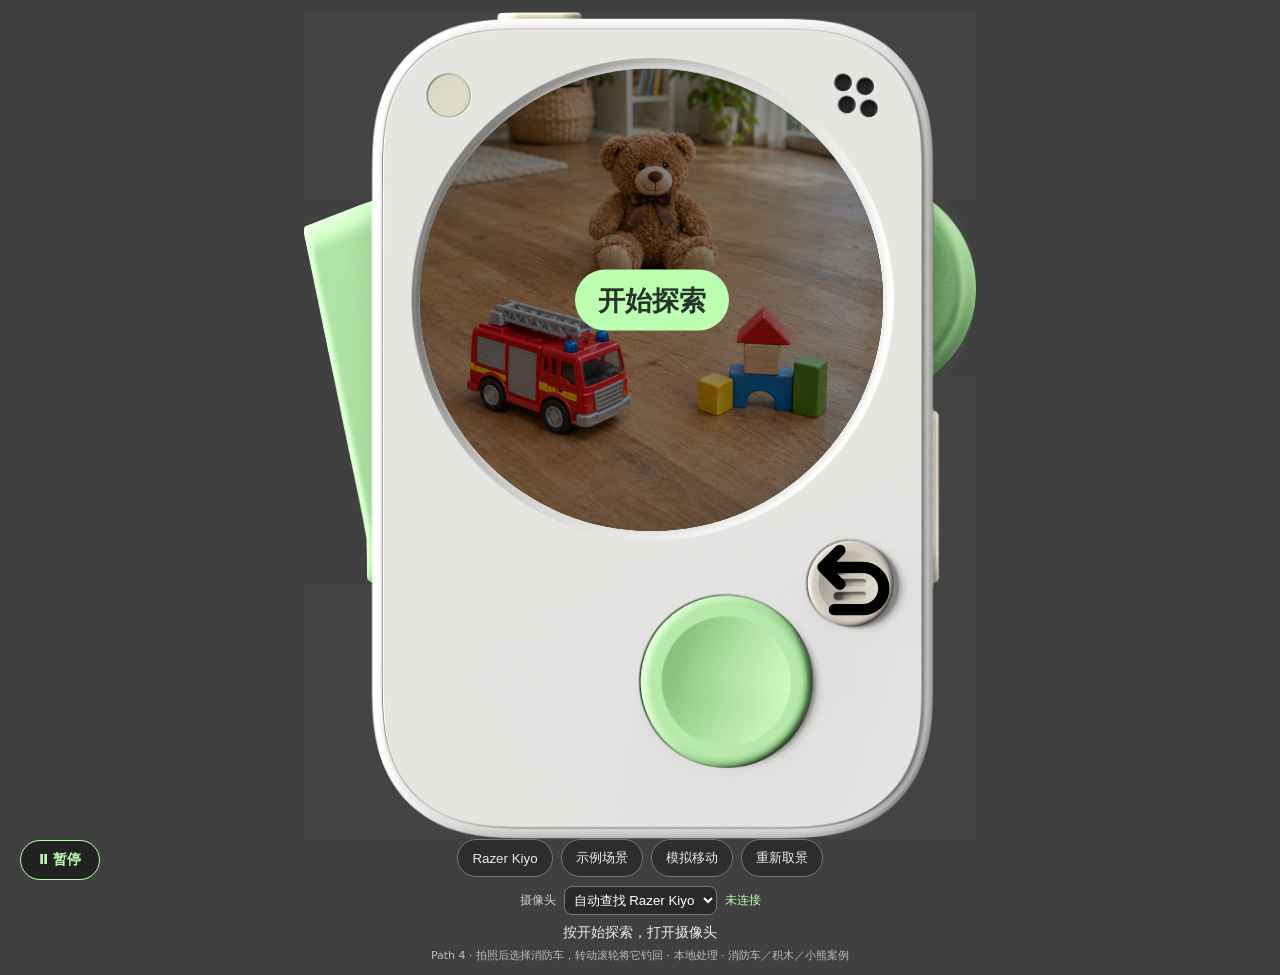
==== path4/index.html @ d5911ad9 "Publish both ZigZag GO homepage prototypes with complete assets and UI review notes" ====
<!doctype html>
<html lang="zh-CN"><head><meta charset="utf-8"><meta name="viewport" content="width=device-width,initial-scale=1"><title>拍照探索 · Path4 · Snap & Reveal</title><link rel="stylesheet" href="style.css?v=path4-zig-reeling"></head><body>
<main class="device" aria-label="ZIGZAG GO 拍照探索 Path 4">
 <div class="shell"></div>
 <section class="screen" aria-label="P2-1 实时取景" data-phase="idle">
  <div class="world"><img class="demo-scene" src="assets/toy-scene.png" alt="消防车、积木和小熊的示例场景"><video autoplay muted playsinline hidden></video></div>
  <div class="focus" hidden><img src="assets/focus.svg" alt="对焦指示"></div>
  <div class="object-list" hidden aria-label="候选对象"></div>
  <div class="processing-stage" hidden><img alt="Processing"><img class="processing-stars" alt="StarSparkle"></div>
  <div class="result-stage" hidden><img src="assets/particle.gif" alt="Particle"></div>
  <div class="freeze" hidden><canvas></canvas></div>
  <img class="reeling-zig" src="assets/zig-reeling.png" alt="" hidden>
  <svg class="fishing-rod" viewBox="0 0 480 480" aria-label="鱼竿将照片钓回来" hidden><path class="rod-shadow"/><path class="rod-pole"/><path class="rod-grip" d="M 432 410 L 424 369"/><circle class="rod-reel" cx="432" cy="386" r="12"/><path class="rod-reel-mark" d="M 425 386 H 439 M 432 379 V 393"/><path class="rod-line"/><path class="rod-hook"/></svg>
  <div class="fishing-meter" hidden role="progressbar" aria-label="拉回物体能量" aria-valuemin="0" aria-valuemax="100" aria-valuenow="0"><div class="fishing-track"><div class="fishing-fill"></div><div class="fishing-tip"><img src="assets/universal-star.svg" alt=""></div><i></i><i></i><i></i></div></div>
  <div class="capture-blur" hidden></div>
  <div class="capture-flash" hidden></div>
  <figure class="caught" hidden><canvas></canvas></figure><div class="result-label" hidden></div>
  <div class="energy" hidden aria-label="按住滚轮键给Zig充能">
   <img class="energy-bg" src="assets/energy-bg.svg" alt="">
   <div class="energy-progress"><img src="assets/energy-ring.svg" alt=""></div>
   <div class="energy-begin"></div>
   <div class="cursor-orbit"><img class="energy-cursor" src="assets/energy-cursor.svg" alt="能量星形指针"></div>
  </div>
  <div class="answer-processing" hidden aria-label="AI正在处理你的回答"><div class="answer-blur"></div><img class="answer-zig" alt="Zig正在思考"><img class="answer-loading" alt="正在处理"></div>
  <img class="zig-speaking" alt="Zig说话" hidden>
  <button class="start-camera" type="button">开始探索</button>
 </section>
 <button class="control speech" aria-label="说话键" type="button"></button>
 <button class="control wheel" aria-label="滚轮键：滚动选择，短按确认" type="button"></button>
 <button class="control shutter" aria-label="拍照键：短按拍摄" type="button"></button>
 <button class="control menu" aria-label="返回上一层" type="button"><svg aria-hidden="true" viewBox="0 0 32 32"><path d="M10 25h10a7.5 7.5 0 0 0 0-15H6m6-6-6 6 6 6" fill="none" stroke="currentColor" stroke-width="4" stroke-linecap="round" stroke-linejoin="round"/></svg></button>
</main>
<button class="playback-toggle" type="button" aria-label="暂停原型" aria-pressed="false">Ⅱ 暂停</button>
<div class="voice-choices" hidden aria-label="语音输入选择"><p>Choose your sound</p><button class="choo-choice" type="button">Choo-choo!</button></div>
<aside class="designer" aria-label="设计师检查工具">
 <div class="tools"><button id="use-camera" type="button">Razer Kiyo</button><button id="use-demo" type="button">示例场景</button><button id="move-device" type="button">模拟移动</button><button id="restart" type="button">重新取景</button></div>
 <div class="camera-picker"><label for="camera-device">摄像头</label><select id="camera-device" aria-label="摄像头选择"><option value="">自动查找 Razer Kiyo</option></select><span class="camera-name">未连接</span></div>
 <p class="status" role="status">按开始探索，打开摄像头</p>
 <p class="note">Path 4 · 拍照后选择消防车，转动滚轮将它钓回 · 本地处理 · 消防车／积木／小熊案例</p>
</aside>
<script type="module" src="app.js?v=path4-caught-question"></script></body></html>
---- path4/style.css ----
@font-face{font-family:ABC;src:url('assets/ABCPublisherRoundedSans-Bold.otf')}*{box-sizing:border-box}body{margin:0;min-height:100dvh;display:flex;flex-direction:column;align-items:center;justify-content:center;background:#404040;color:#eee;padding:12px 10px;font:14px system-ui}.device{position:relative;width:min(94vw,calc(78dvh - 30px),698px);aspect-ratio:698/859;isolation:isolate;container-type:inline-size}.shell,.control{position:absolute;background-image:url('assets/device.png');background-repeat:no-repeat}.shell{inset:0;background-size:100% 100%;z-index:1;clip-path:polygon(0 0,100% 0,100% 22.8%,93.55% 22.8%,93.55% 44%,100% 44%,100% 100%,0 100%,0 69.2%,10.17% 69.2%,10.17% 22.7%,0 22.7%)}.screen{position:absolute;left:17.3352%;top:6.8685%;width:68.7679%;aspect-ratio:1;border-radius:50%;overflow:hidden;background:#343434;z-index:2;isolation:isolate}.world,.world>*{position:absolute;inset:0;width:100%;height:100%;object-fit:cover}.world{transition:filter .3s}.screen[data-phase=idle] .world{filter:brightness(.6)}.screen[data-phase=af] .world{animation:focus-breathe 1.2s ease-in-out both}.focus{position:absolute;left:36.25%;top:36.25%;width:27.5%;aspect-ratio:1;animation:focus-hunt .6s ease-in-out infinite alternate}.focus img{position:absolute;left:3.03%;top:3.03%;width:93.94%;height:93.94%}.screen[data-phase=stable] .focus{animation:none;transform:scale(.93)}.object-list{position:absolute;inset:0}.object-box{position:absolute;transition:opacity .22s,scale .22s;animation:box-in .5s ease both}.object-box img{position:absolute;inset:0;width:100%;height:100%}.object-box img+img{opacity:0}.object-box[aria-current=true] img:first-child{opacity:0}.object-box[aria-current=true] img+img{opacity:1}.object-box[aria-current=true]{scale:1.035}.object-box span{position:absolute;left:50%;top:100%;translate:-50% 0;color:#bcffb1;font:700 2.7cqw ABC,system-ui;white-space:nowrap;background:#18291eaa;border-radius:999px;padding:2px 7px}.object-box:not([aria-current=true]) span{visibility:hidden}.control{padding:0;border:0;appearance:none;background-color:transparent;cursor:pointer;touch-action:none;z-index:3;transition:translate 90ms,filter 100ms}.speech{left:0;top:22.7%;width:10.32%;height:46.5%;background-size:969.44% 215.05%;background-position:left 42.43%;clip-path:polygon(0 7%,100% 0,100% 100%,91% 99%,90% 88%,0 9%);--press:22%}.wheel{left:93.41%;top:22.82%;width:6.59%;height:21.18%;background-size:1517.39% 472.53%;background-position:right 28.95%;clip-path:ellipse(134% 58% at -34% 50%);--press:-28%;cursor:ns-resize}.shutter{left:49.85%;top:70.43%;width:25.93%;height:21.07%;background-size:385.64% 474.59%;background-position:67.30% 89.24%;clip-path:circle(49%)}.menu{left:74.64%;top:63.67%;width:13.47%;height:10.94%;background-size:742.55% 913.83%;background-position:86.26% 71.50%;clip-path:circle(49%)}.control[data-held]{filter:brightness(.85)}.speech[data-held],.wheel[data-held]{translate:var(--press) 0}.control:focus-visible{outline:3px solid #bcffb1}.freeze,.freeze canvas{position:absolute;inset:0;width:100%;height:100%}.capture-flash{position:absolute;inset:0;background:white;pointer-events:none}.caught{position:absolute;margin:0;left:50%;top:50%;width:45.8333%;aspect-ratio:1;translate:-50% -50%;border:4px solid #bcffb1;border-radius:28px;overflow:hidden;box-shadow:0 12px 35px #0006}.caught canvas{width:100%;height:100%;display:block}.screen[data-phase=caught] .freeze{filter:brightness(.4);transition:filter .5s}.start-camera{position:absolute;left:50%;top:50%;translate:-50% -50%;border:0;border-radius:50px;background:#bcffb1;padding:12px 23px;color:#26352b;font:700 4cqw ABC,system-ui;cursor:pointer}.designer{width:min(680px,100%);text-align:center}.tools{display:flex;justify-content:center;gap:8px;flex-wrap:wrap}.tools button{background:#2d2d2d;color:#eee;border:1px solid #777;border-radius:22px;padding:9px 14px;cursor:pointer}.tools button[aria-pressed=true]{border-color:#bcffb1;color:#bcffb1}.status{margin:9px 0 4px;min-height:20px}.note{font-size:11px;color:#bbb;margin:0}.screen[data-phase=capturing] .object-box[aria-current=true]{filter:brightness(2);scale:1.08}@keyframes focus-breathe{0%{filter:blur(4px)}35%{filter:blur(.4px)}60%{filter:blur(2px)}100%{filter:blur(0)}}@keyframes focus-hunt{from{scale:1.1;opacity:.65}to{scale:.94;opacity:1}}@keyframes box-in{from{opacity:0}to{opacity:1}}[hidden]{display:none!important}@media(prefers-reduced-motion:reduce){*,*::before,*::after{animation-duration:1ms!important;transition:none!important}}

.tracking-box{transform-origin:0 0;transition:opacity .2s!important;animation:none;}.tracking-box[aria-current=true]{scale:1;}.tracking-box span{font-size:14px;}.camera-picker{display:flex;justify-content:center;align-items:center;gap:8px;flex-wrap:wrap;margin-top:9px;font-size:12px;color:#ccc}.camera-picker select{max-width:260px;background:#292929;color:white;border:1px solid #777;border-radius:8px;padding:5px}.camera-name{color:#bcffb1;}

/* Flat recognition UI: target position may change; corners and text never skew. */
.object-box,.object-box[aria-current=true],.tracking-box,.tracking-box[aria-current=true]{scale:1;transform:none;transform-origin:50% 50%;}
.object-box{--frame-color:#959595;--corner:clamp(20px,7cqw,49px);--radius:clamp(9px,2.6cqw,18px);--stroke:clamp(2px,.58cqw,4px);}
.object-box[aria-current=true]{--frame-color:#bcffb1;}
.object-box::before,.object-box::after{content:'';position:absolute;width:min(var(--corner),38%);height:min(var(--corner),38%);border:var(--stroke) solid var(--frame-color);pointer-events:none;transition:border-color .18s;}
.object-box::before{left:0;top:0;border-right:0;border-bottom:0;border-top-left-radius:var(--radius);}
.object-box::after{right:0;bottom:0;border-left:0;border-top:0;border-bottom-right-radius:var(--radius);}
.object-box span,.tracking-box span{left:50%;top:calc(100% + 7px);translate:-50% 0;transform:none;scale:1;font:700 clamp(12px,2.7cqw,19px)/1.15 ABC,system-ui;letter-spacing:0;padding:4px 10px;max-width:150px;text-align:center;box-shadow:0 1px 6px #0003;}
.screen[data-phase=capturing] .object-box[aria-current=true]{scale:1;}

.screen[data-lens-af=true] .focus{animation:focus-hunt .6s ease-in-out infinite alternate;}
/* Discovery UI uses screen-space geometry, independent of camera perspective. */
.screen[data-labels-enabled=false] .object-box span{display:none}
.selection-sparkles{position:absolute;inset:0;pointer-events:none;display:none}
.object-box[aria-current=true] .selection-sparkles{display:block}
.object-box .selection-sparkles img{position:absolute;inset:auto;width:22px;height:22px;opacity:1!important;filter:drop-shadow(0 0 1px #fff);animation:sparkle-breathe 1.6s ease-in-out infinite alternate}
.object-box .selection-sparkles img:nth-child(1){left:-13px;top:35%;width:20px;height:20px}
.object-box .selection-sparkles img:nth-child(2){right:12%;top:-17px;animation-delay:-.55s}
.object-box .selection-sparkles img:nth-child(3){right:-14px;bottom:24%;width:16px;height:16px;animation-delay:-1s}
.freeze{z-index:1}.object-list{z-index:6}.focus{z-index:7}.capture-flash{z-index:8}
.caught{z-index:3;width:52.083333%;border-radius:50%;border:0;box-shadow:none}
.screen:is([data-phase=processing],[data-phase=reveal],[data-phase=energy],[data-phase=narration],[data-phase=complete]) .freeze{filter:brightness(.28);transition:filter .4s}
.processing-stage{position:absolute;inset:0;z-index:2;pointer-events:none;background:#343434}
.processing-stage img{width:100%;height:100%;object-fit:contain}
.energy{position:absolute;inset:0;z-index:4;pointer-events:none;--energy-angle:0deg}
.energy-bg{position:absolute;left:50%;top:50%;width:83.333333%;height:83.333333%;transform:translate(-50%,-50%) rotate(90deg) scaleY(-1)}
.energy-progress{position:absolute;inset:0;mask-image:conic-gradient(from 270deg,#000 0deg var(--energy-angle),transparent var(--energy-angle) 360deg);-webkit-mask-image:conic-gradient(from 270deg,#000 0deg var(--energy-angle),transparent var(--energy-angle) 360deg)}
.energy-progress img{position:absolute;left:50.10417%;top:50.10417%;width:87.916667%;height:87.916667%;translate:-50% -50%}
.energy-begin{position:absolute;left:10.833333%;top:50%;width:10%;height:3.333333%;translate:-50% -50%;background:#6b90ff;border-radius:99px}
.energy-cursor{position:absolute;left:10.416667%;top:50%;width:20.833333%;height:20.833333%;translate:-50% -50%}
.zig-speaking{position:absolute;inset:0;width:100%;height:100%;object-fit:contain;z-index:5;pointer-events:none}
@keyframes sparkle-breathe{from{scale:.8;opacity:.65}to{scale:1.08;opacity:1}}
.demo-scene{transform:scale(1.025)}
.object-box::before,.object-box::after{display:none}
.recognition-corners{position:absolute;inset:0;width:100%;height:100%;overflow:visible;fill:none;stroke:var(--frame-color);stroke-width:var(--stroke);stroke-linecap:round;stroke-linejoin:round}
.object-box .selection-sparkles img{visibility:hidden;animation:star-float 2.4s ease-in-out infinite alternate}
.selection-sparkles img:nth-child(1){--sx:5px;--sy:-7px}.selection-sparkles img:nth-child(2){--sx:-5px;--sy:5px}.selection-sparkles img:nth-child(3){--sx:7px;--sy:6px}
.selection-sparkles::before,.selection-sparkles::after{content:none}
.selection-sparkles img{visibility:visible!important;filter:none!important;opacity:1!important}
@keyframes star-float{0%{translate:0 0;scale:.85}100%{translate:var(--sx) var(--sy);scale:1.1}}
.processing-stage,.result-stage{position:absolute;inset:0;z-index:2;pointer-events:none;background:linear-gradient(145.427deg,#433e33 2.0068%,#1c1a14 98.927%)}
.processing-stage{background:radial-gradient(ellipse 65% 66% at 50% 50%,#bcffb1 0%,#8dbf85bf 25%,#5e805982 50%,#2f402c44 75%,#00000005 100%),linear-gradient(145.427deg,#433e33,#1c1a14)}
.result-stage img{position:absolute;inset:0;width:100%;height:100%;object-fit:contain}
.result-label{position:absolute;z-index:4;left:50.10417%;top:82.70833%;translate:-50% -50%;max-width:70%;padding:2.5% 5.41667%;border-radius:999px;background:#bcffb1;color:#3b372d;white-space:nowrap;font:700 5.015cqw/1.1429 ABC,system-ui}
.screen[data-phase=reveal] .caught{width:70.833333%;transition:width .4s cubic-bezier(.2,.7,.25,1)}
.cursor-orbit{position:absolute;inset:0}
.cursor-orbit .energy-cursor{transform-origin:50% 50%;animation:cursor-spin 2s linear infinite}
.cursor-orbit.celebrate .energy-cursor{animation:cursor-success .65s cubic-bezier(.2,.8,.3,1) both}
@keyframes cursor-orbit{to{transform:rotate(360deg)}}@keyframes cursor-spin{to{rotate:360deg}}@keyframes cursor-success{0%{scale:1}45%{scale:1.65}75%{scale:.9}100%{scale:1}}
.playback-toggle{position:fixed;left:20px;bottom:20px;z-index:20;background:#222;color:#bcffb1;border:1px solid #bcffb1;border-radius:24px;padding:10px 18px;cursor:pointer;font:600 14px system-ui}
.prototype-paused .screen{pointer-events:none}.prototype-paused .control{pointer-events:none}

/* Screen4 capture overlay sits between the frozen original and the object photo. */
.capture-blur{position:absolute;inset:0;z-index:2;background:rgba(0,0,0,.3);backdrop-filter:blur(1.0745cqw);-webkit-backdrop-filter:blur(1.0745cqw);pointer-events:none}
.screen:is([data-phase=energy],[data-phase=energy-success],[data-phase=narration],[data-phase=complete]) .caught{width:70.833333%;transition:width .4s ease}
/* Wheel slides behind the casing when pressed inward. */
.wheel{z-index:0}
.shell{pointer-events:none}

/* Path2: keep the captured photograph full screen beneath Screen6.1 overlay. */
.screen[data-phase=processing] .freeze{filter:none}
.processing-stage{z-index:2;background:rgba(0,0,0,.3);backdrop-filter:blur(1.0745cqw);-webkit-backdrop-filter:blur(1.0745cqw)}
.processing-stage img{position:absolute;inset:0;width:100%;height:100%;object-fit:contain}
.screen:is([data-phase=selection],[data-phase=confirmed]) .freeze{filter:none}
.screen[data-labels-enabled=true] .object-box span{visibility:visible;display:block}

/* Screen5 subject presentation for the fire-truck sound interaction. */
.screen[data-phase^="fire-"] .caught{width:70.833333%;border-radius:50%;box-shadow:0 16px 15px -8px #0c0c0d1a}
.voice-choices{display:flex;flex-direction:column;align-items:center;gap:8px;margin:10px 0;color:#bcffb1}
.voice-choices p{margin:0;font:600 14px system-ui}
.choo-choice{border:0;border-radius:24px;padding:12px 24px;background:#bcffb1;color:#3b372d;font:700 20px ABC,system-ui;cursor:pointer}
.prototype-paused .voice-choices{pointer-events:none}

/* Unselected recognition labels share the grey frame color. */
.object-box:not([aria-current=true]) span{color:#b7b7b7;background:rgba(35,35,35,.72)}

/* Speaking key presses inward behind the casing, like the wheel. */
.speech{z-index:0}

.screen[data-phase=ready]:not([data-lens-af=true]) .focus{animation:none;transform:none;scale:1;opacity:1}

.answer-processing{position:absolute;inset:0;z-index:6;pointer-events:none}
.answer-blur{position:absolute;inset:0;background:rgba(0,0,0,.3);backdrop-filter:blur(1.0745cqw);-webkit-backdrop-filter:blur(1.0745cqw)}
.answer-processing img{position:absolute;inset:0;width:100%;height:100%;object-fit:contain}


.caught.is-fishing{width:25%;border-radius:50%;box-shadow:0 0 0 2px #fff8,0 8px 20px #0005;animation:fishing-struggle 1.05s ease-in-out infinite;transition:none}
@keyframes fishing-struggle{0%,100%{rotate:-4deg;translate:-50% -47%}30%{rotate:5deg;translate:-46% -55%}65%{rotate:-6deg;translate:-54% -49%}}
.fishing-meter{position:absolute;z-index:4;width:5%;height:31.25%;translate:-50% -50%;pointer-events:none;--fishing-fill:8%}
.fishing-track{position:absolute;inset:0;border:2px solid #fff;border-radius:999px;background:#26352bc4;box-shadow:0 4px 15px #0005;overflow:visible}
.fishing-fill{position:absolute;left:3px;right:3px;bottom:3px;height:calc((100% - 6px)*var(--fishing-ratio,0));height:clamp(0px,calc(var(--fishing-fill) - 6px),100%);background:linear-gradient(to top,#7ccf8c,#fff2a0);border-radius:999px;transition:height 90ms linear,filter .15s}
.fishing-tip{position:absolute;left:50%;bottom:var(--fishing-fill);width:120%;aspect-ratio:1;translate:-50% 50%;filter:drop-shadow(0 0 3px #fff)}.fishing-tip img{width:100%;height:100%;filter:brightness(0) invert(1)}
.fishing-track i{position:absolute;left:25%;width:50%;height:1px;background:#fff6;top:25%}.fishing-track i:nth-last-child(2){top:50%}.fishing-track i:last-child{top:75%}.fishing-meter.is-slipping .fishing-fill{filter:hue-rotate(-25deg) saturate(1.3)}
@media(prefers-reduced-motion:reduce){.caught.is-fishing{animation:none}}

.fishing-rod{position:absolute;inset:0;width:100%;height:100%;z-index:4;pointer-events:none;overflow:visible;filter:drop-shadow(0 2px 3px #15251b66)}
.fishing-rod path{fill:none;stroke-linecap:round;stroke-linejoin:round}.rod-shadow{stroke:#334b3b;stroke-width:9}.rod-pole{stroke:#bcffb1;stroke-width:5}.rod-grip{stroke:#fff2a0;stroke-width:12}.rod-reel{fill:#fff2a0;stroke:#334b3b;stroke-width:3}.rod-reel-mark{stroke:#334b3b;stroke-width:3}.rod-line{stroke:#fff9d9;stroke-width:2.5}.rod-hook{stroke:#fff2a0;stroke-width:3}

.fishing-rod[data-tension=taut] .rod-line{stroke:#fff2a0;stroke-width:3}.fishing-rod[data-tension=loose] .rod-line{stroke:#fff9d9;stroke-width:2}

.reeling-zig{position:absolute;left:70%;top:65%;width:19%;height:auto;z-index:4;pointer-events:none;transform-origin:85% 95%;transform:rotate(-6deg)}
@media(prefers-reduced-motion:no-preference){
 .reeling-zig{animation:zig-peek 360ms ease-out both}
 .reeling-zig.first-pull{animation:zig-pull 420ms ease-in-out both}
 @keyframes zig-peek{from{opacity:0;transform:translate(32%,28%) rotate(15deg)}to{opacity:1;transform:rotate(-6deg)}}
 @keyframes zig-pull{0%,100%{transform:rotate(-6deg)}40%{transform:translate(-12%,5%) rotate(-20deg) scale(1.05,.94)}}
}

html.embedded body{display:block;padding:0}
html.embedded .device{width:100%;height:auto;aspect-ratio:698/859}
html.embedded .screen{left:51.86%;top:34.72%;width:68.5%;height:auto;aspect-ratio:1;translate:-50% -50%}
html.embedded .menu{display:grid;place-items:center}
html.embedded .menu::before{content:"";position:absolute;inset:10%;border-radius:50%;background:linear-gradient(135deg,#d8d5c7,#c3beb0)}
html.embedded .menu svg{position:relative;width:46%;height:46%;color:#544f44}
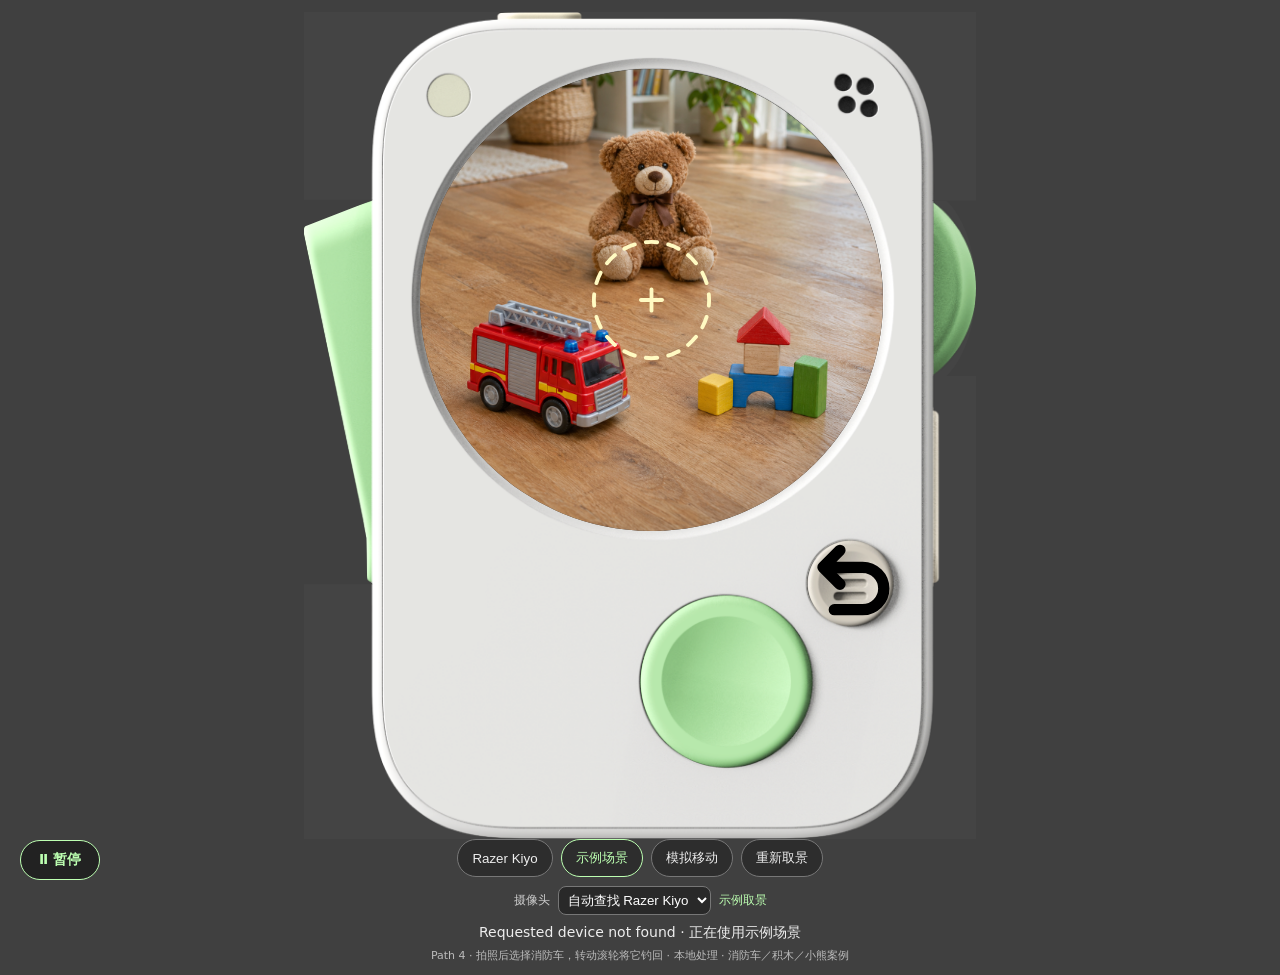
==== commit 7618e9c3: "Sync both local homepage prototypes, collection lists, notes and direct Snap finder" ====
--- a/path4/index.html
+++ b/path4/index.html
@@ -23,7 +23,6 @@
   </div>
   <div class="answer-processing" hidden aria-label="AI正在处理你的回答"><div class="answer-blur"></div><img class="answer-zig" alt="Zig正在思考"><img class="answer-loading" alt="正在处理"></div>
   <img class="zig-speaking" alt="Zig说话" hidden>
-  <button class="start-camera" type="button">开始探索</button>
  </section>
  <button class="control speech" aria-label="说话键" type="button"></button>
  <button class="control wheel" aria-label="滚轮键：滚动选择，短按确认" type="button"></button>
@@ -35,7 +34,7 @@
 <aside class="designer" aria-label="设计师检查工具">
  <div class="tools"><button id="use-camera" type="button">Razer Kiyo</button><button id="use-demo" type="button">示例场景</button><button id="move-device" type="button">模拟移动</button><button id="restart" type="button">重新取景</button></div>
  <div class="camera-picker"><label for="camera-device">摄像头</label><select id="camera-device" aria-label="摄像头选择"><option value="">自动查找 Razer Kiyo</option></select><span class="camera-name">未连接</span></div>
- <p class="status" role="status">按开始探索，打开摄像头</p>
+ <p class="status" role="status">正在打开摄像头…</p>
  <p class="note">Path 4 · 拍照后选择消防车，转动滚轮将它钓回 · 本地处理 · 消防车／积木／小熊案例</p>
 </aside>
-<script type="module" src="app.js?v=path4-caught-question"></script></body></html>
+<script type="module" src="app.js?v=direct-finder-20261122-2"></script></body></html>
